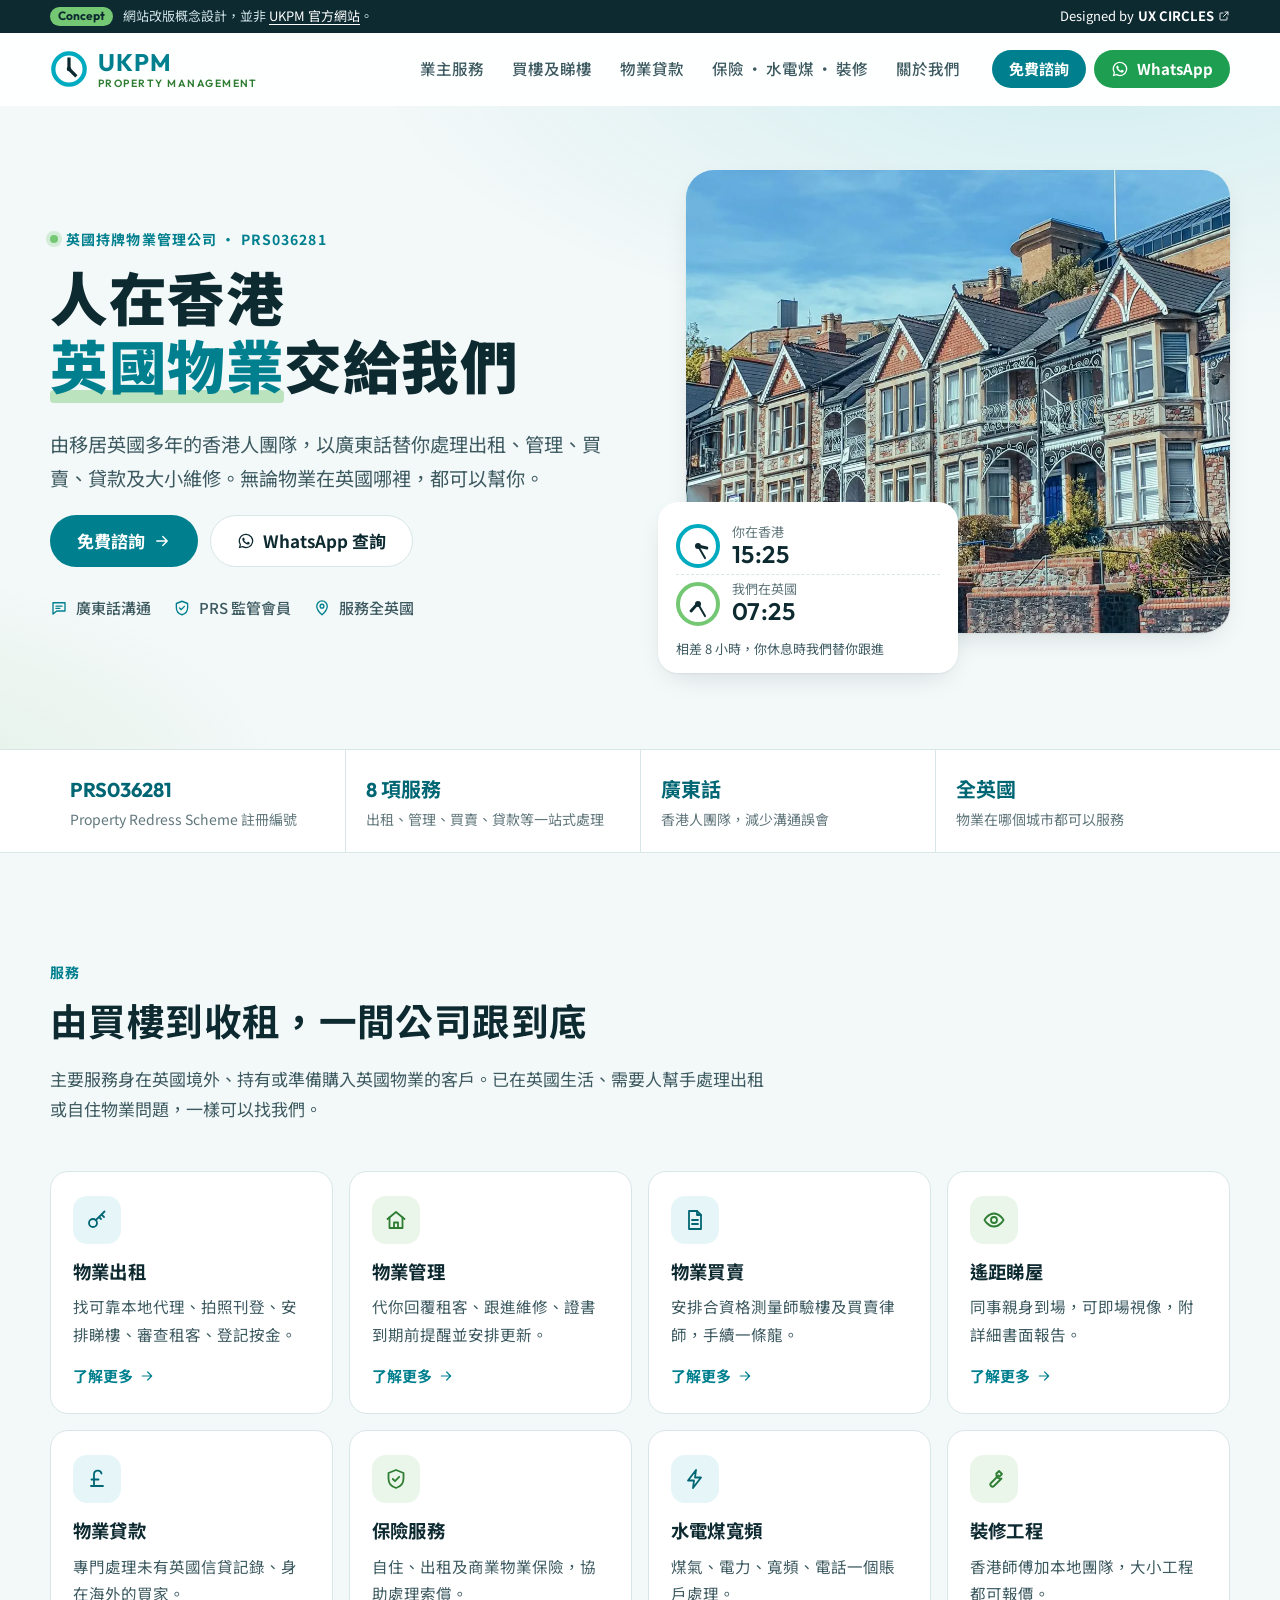
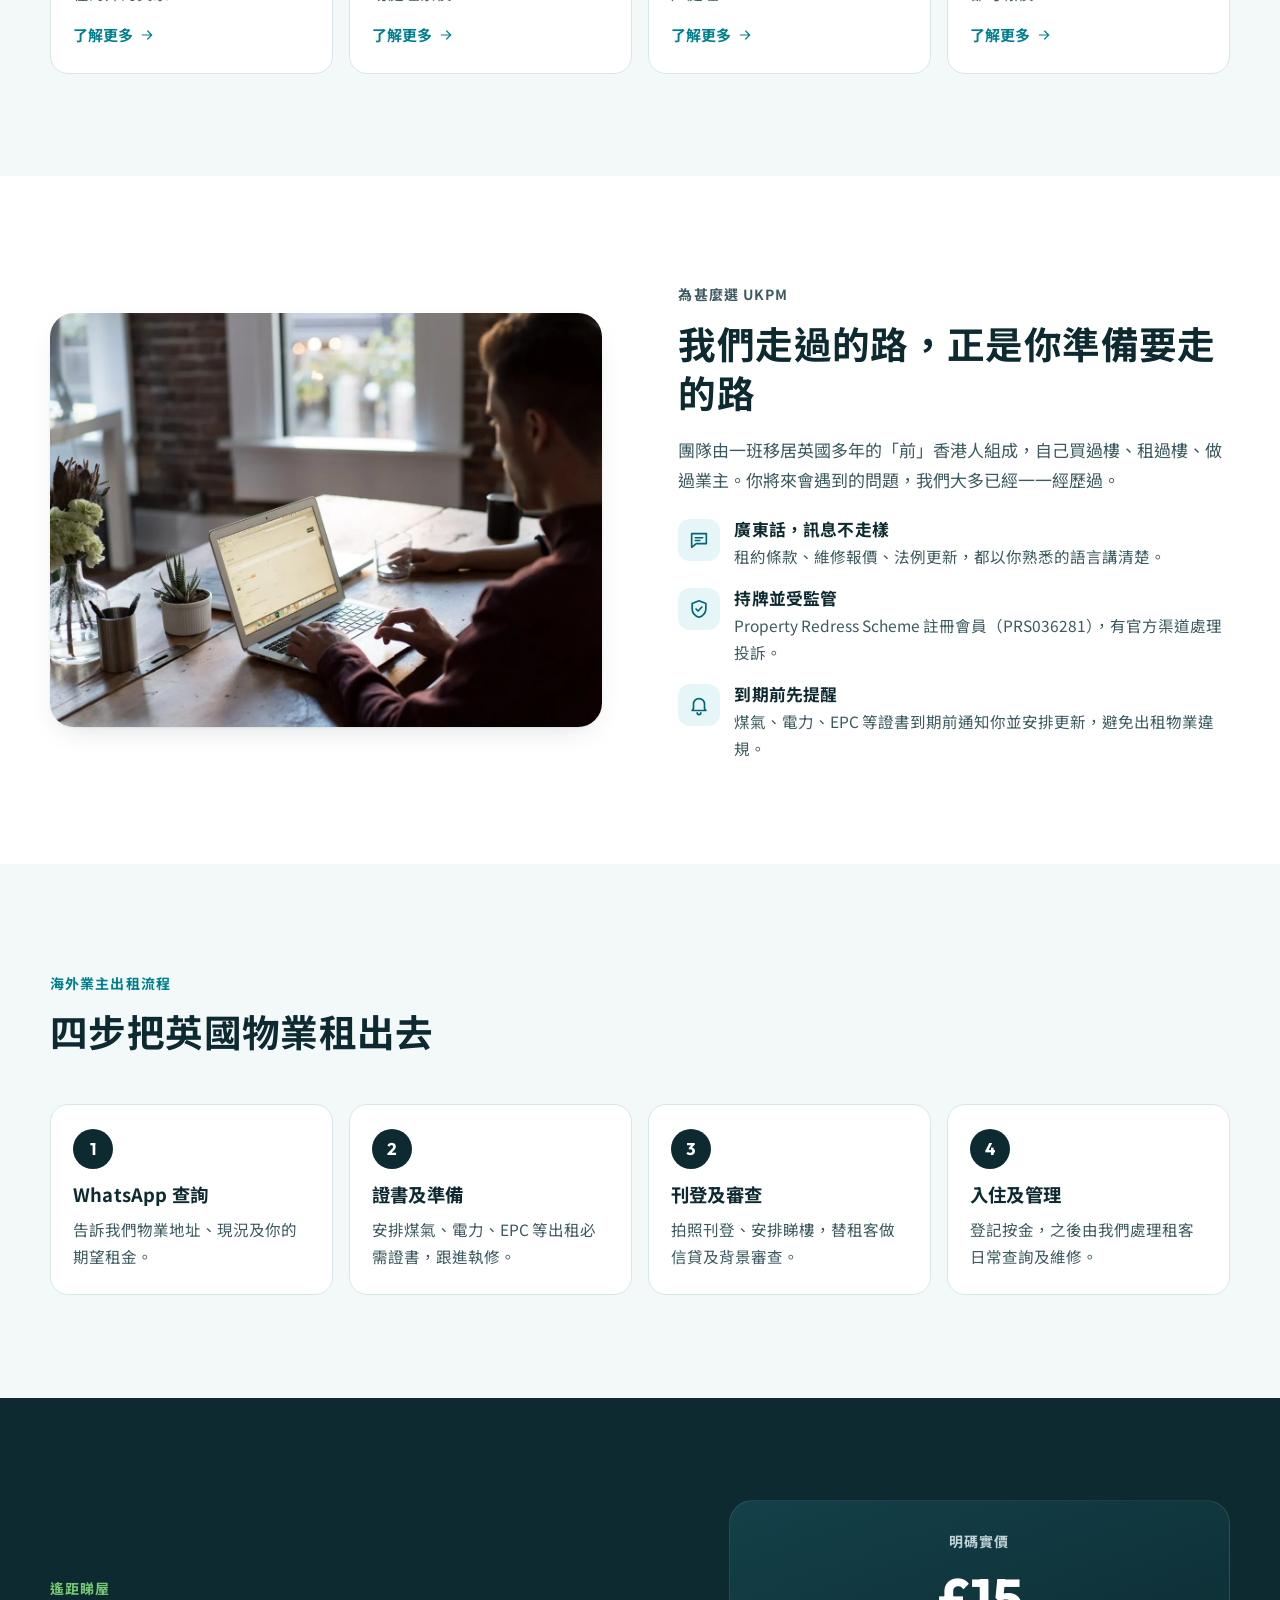
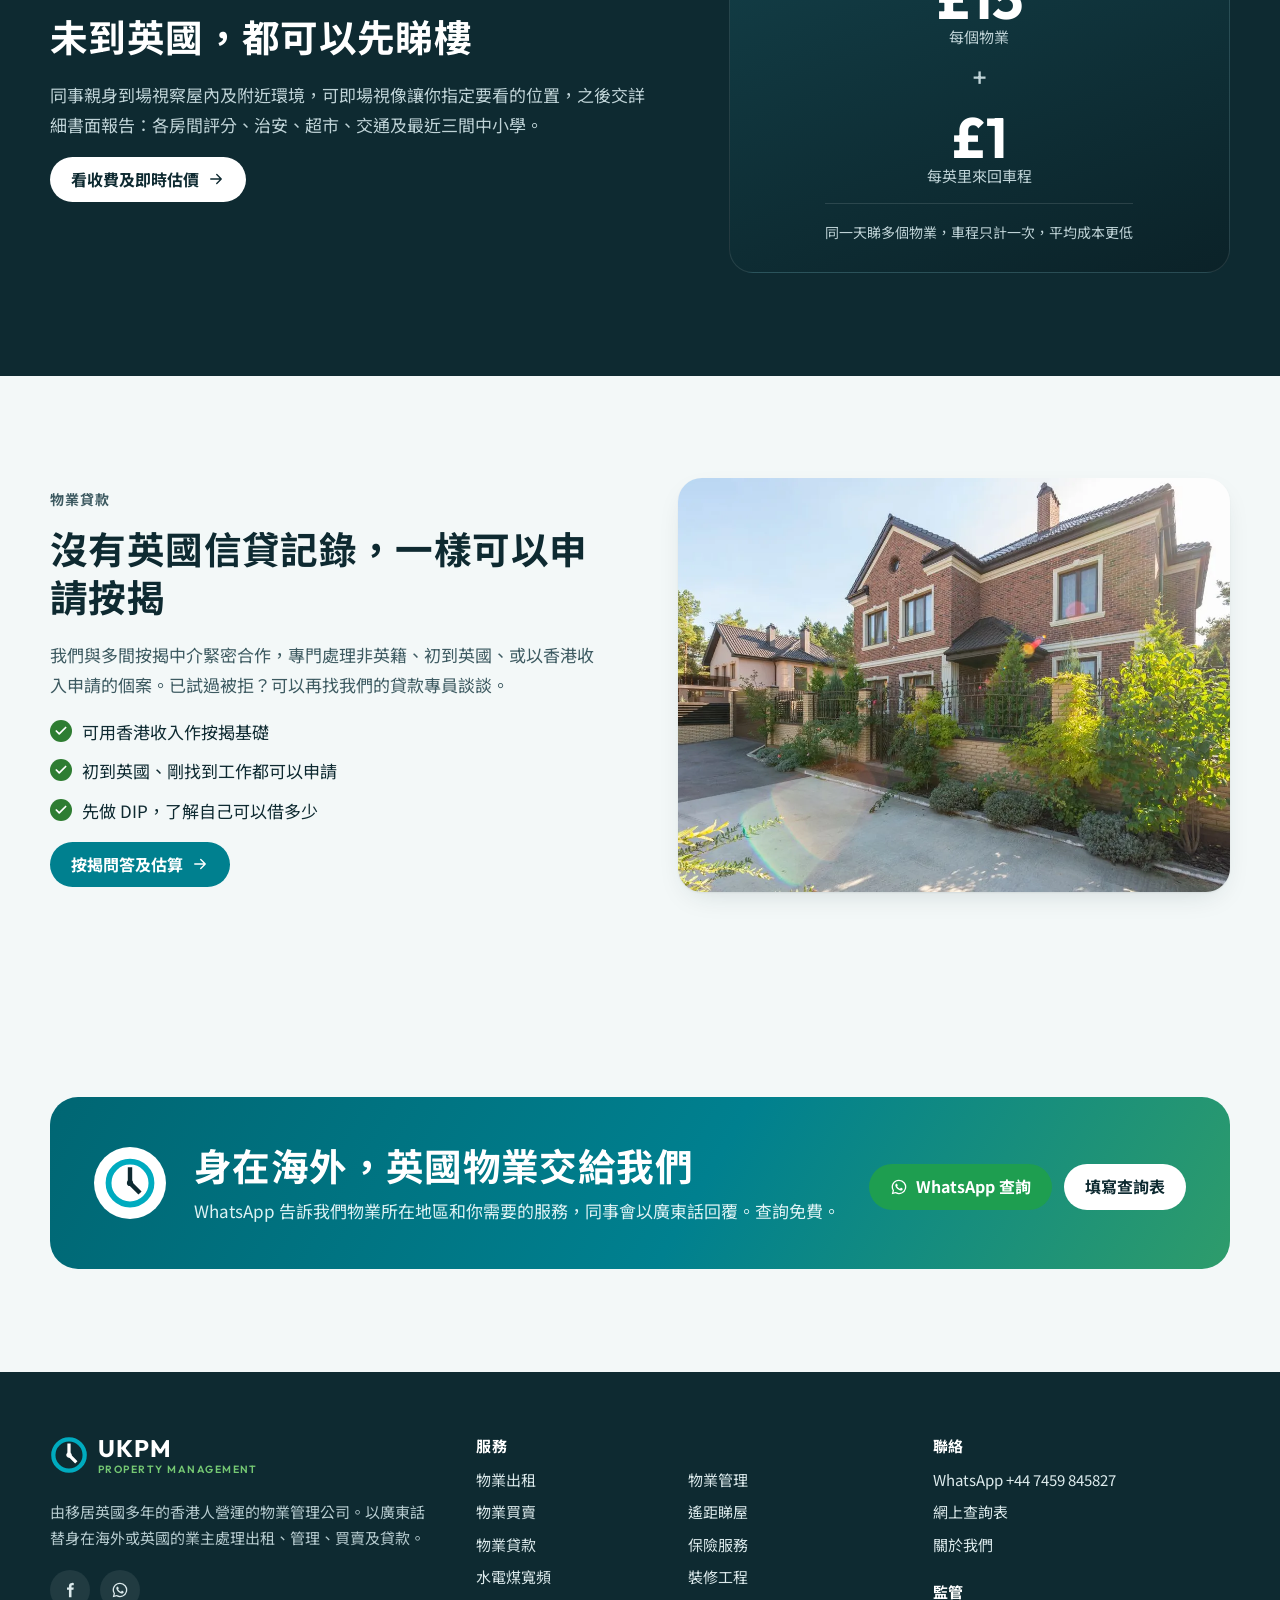
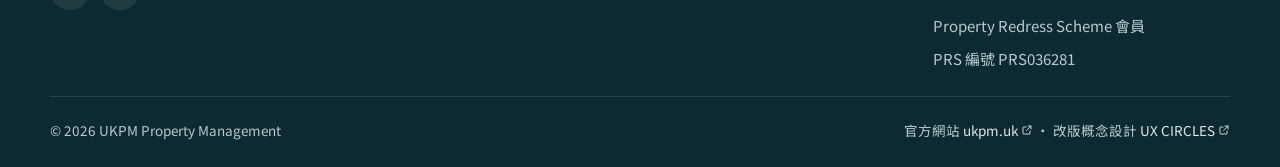
==== index.html @ 6d714260 "Redesign UKPM Property Management as a static concept site - 7 pages generated from _build/build.py " ====
<!doctype html>
<html lang="zh-Hant-HK" class="no-js">
<head>
  <meta charset="utf-8">
  <meta name="viewport" content="width=device-width, initial-scale=1">
  <title>UKPM Property Management｜英國物業出租、管理、買賣及貸款</title>
  <meta name="description" content="香港人團隊以廣東話替海外業主處理英國物業出租、管理、買賣、按揭、保險及裝修。Property Redress Scheme 會員 PRS036281。">
  <meta name="robots" content="noindex, nofollow">
  <meta name="theme-color" content="#F3F8F8">
  <link rel="canonical" href="https://uxcircles.github.io/ukpm/">
  <link rel="icon" href="assets/img/favicon.svg" type="image/svg+xml">
  <link rel="apple-touch-icon" href="assets/img/apple-touch-icon.png">
  <meta property="og:type" content="website">
  <meta property="og:site_name" content="UKPM Property Management">
  <meta property="og:title" content="UKPM Property Management｜英國物業出租、管理、買賣及貸款">
  <meta property="og:description" content="香港人團隊以廣東話替海外業主處理英國物業出租、管理、買賣、按揭、保險及裝修。Property Redress Scheme 會員 PRS036281。">
  <meta property="og:url" content="https://uxcircles.github.io/ukpm/">
  <meta property="og:image" content="https://uxcircles.github.io/ukpm/assets/img/hero.webp">
  <link rel="preload" as="image" href="assets/img/hero.webp" fetchpriority="high">
  <link rel="preconnect" href="https://fonts.googleapis.com">
  <link rel="preconnect" href="https://fonts.gstatic.com" crossorigin>
  <link href="https://fonts.googleapis.com/css2?family=Noto+Sans+TC:wght@400;500;700;900&family=Outfit:wght@500;600;700&display=swap" rel="stylesheet">
  <link rel="stylesheet" href="assets/css/style.css?v=1">
  <script>document.documentElement.classList.replace('no-js','js')</script>
</head>
<body>
  <a class="skip" href="#main">跳到主要內容</a>
  <svg width="0" height="0" style="position:absolute" aria-hidden="true">
  <symbol id="i-check" viewBox="0 0 24 24"><path d="M20 6 9 17l-5-5"/></symbol>
  <symbol id="i-arrow" viewBox="0 0 24 24"><path d="M5 12h14M13 6l6 6-6 6"/></symbol>
  <symbol id="i-phone" viewBox="0 0 24 24"><path d="M5 4h3.5l1.8 4.5-2.3 1.4a11 11 0 0 0 6.1 6.1l1.4-2.3L20 15.5V19a1.5 1.5 0 0 1-1.6 1.5A16.5 16.5 0 0 1 3.5 5.6 1.5 1.5 0 0 1 5 4Z"/></symbol>
  <symbol id="i-wa" viewBox="0 0 24 24"><path d="M12 2.2A9.7 9.7 0 0 0 3.6 16.8L2.3 21.7l5-1.3A9.7 9.7 0 1 0 12 2.2Zm0 17.7a8 8 0 0 1-4.1-1.1l-.3-.2-3 .8.8-2.9-.2-.3A8 8 0 1 1 12 19.9Zm4.4-6c-.2-.1-1.4-.7-1.7-.8-.2-.1-.4-.1-.5.1l-.8 1c-.1.2-.3.2-.5.1a6.6 6.6 0 0 1-3.3-2.9c-.2-.4.2-.4.7-1.3.1-.2 0-.3 0-.4l-.8-1.8c-.2-.5-.4-.4-.5-.4h-.5a.9.9 0 0 0-.6.3 2.7 2.7 0 0 0-.8 2c0 1.2.9 2.3 1 2.5.1.2 1.7 2.6 4.1 3.7 1.5.7 2.1.7 2.9.6.5-.1 1.4-.6 1.6-1.1.2-.6.2-1 .1-1.1l-.4-.3Z"/></symbol>
  <symbol id="i-ext" viewBox="0 0 24 24"><path d="M14 4h6v6M20 4l-9 9M18 14v5a1 1 0 0 1-1 1H5a1 1 0 0 1-1-1V7a1 1 0 0 1 1-1h5"/></symbol>
  <symbol id="i-shield" viewBox="0 0 24 24"><path d="M12 3 4.5 6v5.5c0 4.6 3.2 8.2 7.5 9.5 4.3-1.3 7.5-4.9 7.5-9.5V6L12 3Z"/><path d="m8.8 12 2.2 2.2 4.2-4.4"/></symbol>
  <symbol id="i-pin" viewBox="0 0 24 24"><path d="M12 21s-7-6.2-7-11.5a7 7 0 0 1 14 0C19 14.8 12 21 12 21Z"/><circle cx="12" cy="9.5" r="2.5"/></symbol>
  <symbol id="i-home" viewBox="0 0 24 24"><path d="M3.5 11 12 4l8.5 7"/><path d="M5.5 9.5V20h13V9.5"/><path d="M10 20v-5.5h4V20"/></symbol>
  <symbol id="i-key" viewBox="0 0 24 24"><circle cx="8" cy="15" r="4"/><path d="m10.8 12.2 8.7-8.7M16.5 6.5l2.5 2.5M14 9l2 2"/></symbol>
  <symbol id="i-clock" viewBox="0 0 24 24"><circle cx="12" cy="12" r="9"/><path d="M12 7v5l3 2"/></symbol>
  <symbol id="i-chat" viewBox="0 0 24 24"><path d="M4 5h16v11H9l-5 4V5Z"/><path d="M8 9.5h8M8 12.5h5"/></symbol>
  <symbol id="i-pound" viewBox="0 0 24 24"><path d="M16.5 6.5A3.8 3.8 0 0 0 9 7.5V19M6 19h12M6.5 12.5h7"/></symbol>
  <symbol id="i-tool" viewBox="0 0 24 24"><path d="M14.5 6.5a4 4 0 0 0 5 5L12 19a2.1 2.1 0 0 1-3-3l7.5-7.5"/><path d="M14.5 6.5 17 4l3 3-2.5 2.5"/></symbol>
  <symbol id="i-doc" viewBox="0 0 24 24"><path d="M6 3h8l4 4v14H6V3Z"/><path d="M14 3v4h4M9 12h6M9 16h6"/></symbol>
  <symbol id="i-eye" viewBox="0 0 24 24"><path d="M2.5 12S6 5.5 12 5.5 21.5 12 21.5 12 18 18.5 12 18.5 2.5 12 2.5 12Z"/><circle cx="12" cy="12" r="3"/></symbol>
  <symbol id="i-users" viewBox="0 0 24 24"><circle cx="9" cy="8" r="3.5"/><path d="M2.5 20a6.5 6.5 0 0 1 13 0"/><path d="M16 4.6a3.5 3.5 0 0 1 0 6.8M18.5 14a6.5 6.5 0 0 1 3 6"/></symbol>
  <symbol id="i-bolt" viewBox="0 0 24 24"><path d="M13 3 5 13.5h6L10 21l8-10.5h-6L13 3Z"/></symbol>
  <symbol id="i-video" viewBox="0 0 24 24"><rect x="3" y="6" width="13" height="12" rx="2"/><path d="m16 10.5 5-3v9l-5-3"/></symbol>
  <symbol id="i-bell" viewBox="0 0 24 24"><path d="M6 16V11a6 6 0 0 1 12 0v5l1.5 2h-15L6 16Z"/><path d="M10 20.5a2 2 0 0 0 4 0"/></symbol>
  <symbol id="i-download" viewBox="0 0 24 24"><path d="M12 4v11M7 10.5l5 5 5-5M5 20h14"/></symbol>
  <symbol id="i-fb" viewBox="0 0 24 24"><path d="M14 8.5V6.8c0-.8.2-1.3 1.4-1.3H17V2.6A21 21 0 0 0 14.6 2.5C12.2 2.5 10.6 4 10.6 6.6v1.9H8v3.2h2.6V21.5H14v-9.8h2.6l.4-3.2H14Z"/></symbol>
</svg>
  <div class="concept-bar" role="note">
    <div class="wrap concept-inner">
      <p><span class="concept-tag">Concept</span><span class="concept-long">網站改版概念設計，並非 <a href="https://ukpm.uk/" target="_blank" rel="noopener">UKPM 官方網站</a>。</span></p>
      <a href="https://ux-circles.com/web" target="_blank" rel="noopener">Designed by <strong>UX CIRCLES</strong> <svg class="icon" aria-hidden="true"><use href="#i-ext"/></svg></a>
    </div>
  </div>
  <header class="site-header">
    <div class="wrap header-inner">
      <a class="brand" href="index.html" aria-label="UKPM Property Management 主頁">
        <svg class="brand-mark" viewBox="0 0 40 40" aria-hidden="true"><circle cx="20" cy="20" r="16.5" fill="none" stroke="currentColor" stroke-width="4.5"/><path d="M20 9.5V20l6.5 6.5" fill="none" stroke="var(--ink)" stroke-width="3.4" stroke-linecap="square"/><circle cx="20" cy="20" r="2.4" fill="var(--ink)"/></svg>
        <span class="brand-word"><span class="brand-name">UKPM</span><span class="brand-tag">Property Management</span></span>
      </a>
      <nav class="nav" id="site-nav" aria-label="主選單" data-nav>
        <ul class="nav-list">
          <li><a href="landlords.html">業主服務</a></li>
          <li><a href="buying.html">買樓及睇樓</a></li>
          <li><a href="mortgage.html">物業貸款</a></li>
          <li><a href="home-services.html">保險 · 水電煤 · 裝修</a></li>
          <li><a href="about.html">關於我們</a></li>
        </ul>
        <div class="nav-extra">
          <a class="btn btn-wa" href="https://wa.me/447459845827" target="_blank" rel="noopener"><svg class="icon icon-fill" aria-hidden="true"><use href="#i-wa"/></svg>WhatsApp 查詢</a>
          <a class="btn btn-ghost" href="tel:+447459845827"><svg class="icon" aria-hidden="true"><use href="#i-phone"/></svg>+44 7459 845827</a>
        </div>
      </nav>
      <div class="header-cta">
        <a class="btn btn-primary btn-sm hide-sm" href="contact.html">免費諮詢</a>
        <a class="btn btn-wa btn-sm" href="https://wa.me/447459845827" target="_blank" rel="noopener"><svg class="icon icon-fill" aria-hidden="true"><use href="#i-wa"/></svg><span>WhatsApp</span></a>
        <button class="burger" type="button" aria-expanded="false" aria-controls="site-nav" aria-label="開啟選單" data-open="開啟選單" data-close="關閉選單"><span></span><span></span><span></span></button>
      </div>
    </div>
  </header>

  <main id="main">
    <section class="hero">
      <div class="wrap hero-grid">
        <div class="hero-copy">
          <p class="eyebrow"><span class="dot"></span>英國持牌物業管理公司 · PRS036281</p>
          <h1>人在香港<br><span class="hl">英國物業</span>交給我們</h1>
          <p class="lead">由移居英國多年的香港人團隊，以廣東話替你處理出租、管理、買賣、貸款及大小維修。無論物業在英國哪裡，都可以幫你。</p>
          <div class="btn-row">
            <a class="btn btn-primary btn-lg" href="contact.html">免費諮詢 <svg class="icon" aria-hidden="true"><use href="#i-arrow"/></svg></a>
            <a class="btn btn-ghost btn-lg" href="https://wa.me/447459845827" target="_blank" rel="noopener"><svg class="icon icon-fill" aria-hidden="true"><use href="#i-wa"/></svg>WhatsApp 查詢</a>
          </div>
          <ul class="hero-points">
            <li><svg class="icon" aria-hidden="true"><use href="#i-chat"/></svg>廣東話溝通</li>
            <li><svg class="icon" aria-hidden="true"><use href="#i-shield"/></svg>PRS 監管會員</li>
            <li><svg class="icon" aria-hidden="true"><use href="#i-pin"/></svg>服務全英國</li>
          </ul>
        </div>
        <div class="hero-visual">
          <figure class="hero-photo"><img src="assets/img/hero.webp" alt="英國一排紅磚維多利亞式排屋" width="1200" height="900" fetchpriority="high"></figure>
          <div class="clocks" data-clocks aria-label="香港及英國現在時間">
            <div class="clock-row">
              <span class="clock-face" data-tz="Asia/Hong_Kong" aria-hidden="true"><i class="h"></i><i class="m"></i></span>
              <span class="clock-txt"><small>你在香港</small><strong data-time="Asia/Hong_Kong">--:--</strong></span>
            </div>
            <div class="clock-row is-uk">
              <span class="clock-face" data-tz="Europe/London" aria-hidden="true"><i class="h"></i><i class="m"></i></span>
              <span class="clock-txt"><small>我們在英國</small><strong data-time="Europe/London">--:--</strong></span>
            </div>
            <p class="clock-note">相差 <span data-diff>8</span> 小時，你休息時我們替你跟進</p>
          </div>
        </div>
      </div>
    </section>

    <section class="trust">
      <div class="wrap trust-grid">
        <div><strong>PRS036281</strong><span>Property Redress Scheme 註冊編號</span></div>
        <div><strong>8 項服務</strong><span>出租、管理、買賣、貸款等一站式處理</span></div>
        <div><strong>廣東話</strong><span>香港人團隊，減少溝通誤會</span></div>
        <div><strong>全英國</strong><span>物業在哪個城市都可以服務</span></div>
      </div>
    </section>

    <section class="section" id="services">
      <div class="wrap">
        <div class="section-head">
          <p class="eyebrow">服務</p>
          <h2>由買樓到收租，一間公司跟到底</h2>
          <p>主要服務身在英國境外、持有或準備購入英國物業的客戶。已在英國生活、需要人幫手處理出租或自住物業問題，一樣可以找我們。</p>
        </div>
        <div class="svc-grid">
          <a class="svc-card reveal" href="landlords.html#rental">
            <span class="svc-icon"><svg class="icon" aria-hidden="true"><use href="#i-key"/></svg></span>
            <h3>物業出租</h3>
            <p>找可靠本地代理、拍照刊登、安排睇樓、審查租客、登記按金。</p>
            <span class="svc-more">了解更多 <svg class="icon" aria-hidden="true"><use href="#i-arrow"/></svg></span>
          </a>
          <a class="svc-card reveal" href="landlords.html#management">
            <span class="svc-icon"><svg class="icon" aria-hidden="true"><use href="#i-home"/></svg></span>
            <h3>物業管理</h3>
            <p>代你回覆租客、跟進維修、證書到期前提醒並安排更新。</p>
            <span class="svc-more">了解更多 <svg class="icon" aria-hidden="true"><use href="#i-arrow"/></svg></span>
          </a>
          <a class="svc-card reveal" href="buying.html#buy">
            <span class="svc-icon"><svg class="icon" aria-hidden="true"><use href="#i-doc"/></svg></span>
            <h3>物業買賣</h3>
            <p>安排合資格測量師驗樓及買賣律師，手續一條龍。</p>
            <span class="svc-more">了解更多 <svg class="icon" aria-hidden="true"><use href="#i-arrow"/></svg></span>
          </a>
          <a class="svc-card reveal" href="buying.html#viewing">
            <span class="svc-icon"><svg class="icon" aria-hidden="true"><use href="#i-eye"/></svg></span>
            <h3>遙距睇屋</h3>
            <p>同事親身到場，可即場視像，附詳細書面報告。</p>
            <span class="svc-more">了解更多 <svg class="icon" aria-hidden="true"><use href="#i-arrow"/></svg></span>
          </a>
          <a class="svc-card reveal" href="mortgage.html">
            <span class="svc-icon"><svg class="icon" aria-hidden="true"><use href="#i-pound"/></svg></span>
            <h3>物業貸款</h3>
            <p>專門處理未有英國信貸記錄、身在海外的買家。</p>
            <span class="svc-more">了解更多 <svg class="icon" aria-hidden="true"><use href="#i-arrow"/></svg></span>
          </a>
          <a class="svc-card reveal" href="home-services.html#insurance">
            <span class="svc-icon"><svg class="icon" aria-hidden="true"><use href="#i-shield"/></svg></span>
            <h3>保險服務</h3>
            <p>自住、出租及商業物業保險，協助處理索償。</p>
            <span class="svc-more">了解更多 <svg class="icon" aria-hidden="true"><use href="#i-arrow"/></svg></span>
          </a>
          <a class="svc-card reveal" href="home-services.html#utilities">
            <span class="svc-icon"><svg class="icon" aria-hidden="true"><use href="#i-bolt"/></svg></span>
            <h3>水電煤寬頻</h3>
            <p>煤氣、電力、寬頻、電話一個賬戶處理。</p>
            <span class="svc-more">了解更多 <svg class="icon" aria-hidden="true"><use href="#i-arrow"/></svg></span>
          </a>
          <a class="svc-card reveal" href="home-services.html#renovation">
            <span class="svc-icon"><svg class="icon" aria-hidden="true"><use href="#i-tool"/></svg></span>
            <h3>裝修工程</h3>
            <p>香港師傅加本地團隊，大小工程都可報價。</p>
            <span class="svc-more">了解更多 <svg class="icon" aria-hidden="true"><use href="#i-arrow"/></svg></span>
          </a>
        </div>
      </div>
    </section>

    <section class="section section-tint">
      <div class="wrap split">
        <figure class="split-media reveal"><img src="assets/img/remote.webp" alt="在家用手提電腦處理事務" width="1200" height="900" loading="lazy"></figure>
        <div class="split-copy reveal">
          <p class="eyebrow">為甚麼選 UKPM</p>
          <h2>我們走過的路，正是你準備要走的路</h2>
          <p>團隊由一班移居英國多年的「前」香港人組成，自己買過樓、租過樓、做過業主。你將來會遇到的問題，我們大多已經一一經歷過。</p>
          <ul class="why">
            <li><svg class="icon" aria-hidden="true"><use href="#i-chat"/></svg><div><h3>廣東話，訊息不走樣</h3><p>租約條款、維修報價、法例更新，都以你熟悉的語言講清楚。</p></div></li>
            <li><svg class="icon" aria-hidden="true"><use href="#i-shield"/></svg><div><h3>持牌並受監管</h3><p>Property Redress Scheme 註冊會員（PRS036281），有官方渠道處理投訴。</p></div></li>
            <li><svg class="icon" aria-hidden="true"><use href="#i-bell"/></svg><div><h3>到期前先提醒</h3><p>煤氣、電力、EPC 等證書到期前通知你並安排更新，避免出租物業違規。</p></div></li>
          </ul>
        </div>
      </div>
    </section>

    <section class="section">
      <div class="wrap">
        <div class="section-head">
          <p class="eyebrow">海外業主出租流程</p>
          <h2>四步把英國物業租出去</h2>
        </div>
        <ol class="steps">
          <li class="reveal"><span class="step-n">1</span><h3>WhatsApp 查詢</h3><p>告訴我們物業地址、現況及你的期望租金。</p></li>
          <li class="reveal"><span class="step-n">2</span><h3>證書及準備</h3><p>安排煤氣、電力、EPC 等出租必需證書，跟進執修。</p></li>
          <li class="reveal"><span class="step-n">3</span><h3>刊登及審查</h3><p>拍照刊登、安排睇樓，替租客做信貸及背景審查。</p></li>
          <li class="reveal"><span class="step-n">4</span><h3>入住及管理</h3><p>登記按金，之後由我們處理租客日常查詢及維修。</p></li>
        </ol>
      </div>
    </section>

    <section class="section section-ink">
      <div class="wrap feature">
        <div class="reveal">
          <p class="eyebrow">遙距睇屋</p>
          <h2>未到英國，都可以先睇樓</h2>
          <p>同事親身到場視察屋內及附近環境，可即場視像讓你指定要看的位置，之後交詳細書面報告：各房間評分、治安、超市、交通及最近三間中小學。</p>
          <a class="btn btn-light" href="buying.html#viewing">看收費及即時估價 <svg class="icon" aria-hidden="true"><use href="#i-arrow"/></svg></a>
        </div>
        <div class="price-card reveal">
          <p class="price-label">明碼實價</p>
          <p class="price"><span>£15</span><small>每個物業</small></p>
          <p class="price-plus">+</p>
          <p class="price"><span>£1</span><small>每英里來回車程</small></p>
          <p class="price-note">同一天睇多個物業，車程只計一次，平均成本更低</p>
        </div>
      </div>
    </section>

    <section class="section">
      <div class="wrap split split-rev">
        <div class="split-copy reveal">
          <p class="eyebrow">物業貸款</p>
          <h2>沒有英國信貸記錄，一樣可以申請按揭</h2>
          <p>我們與多間按揭中介緊密合作，專門處理非英籍、初到英國、或以香港收入申請的個案。已試過被拒？可以再找我們的貸款專員談談。</p>
          <ul class="checks"><li><svg class="icon" aria-hidden="true"><use href="#i-check"/></svg><span>可用香港收入作按揭基礎</span></li><li><svg class="icon" aria-hidden="true"><use href="#i-check"/></svg><span>初到英國、剛找到工作都可以申請</span></li><li><svg class="icon" aria-hidden="true"><use href="#i-check"/></svg><span>先做 DIP，了解自己可以借多少</span></li></ul>
          <div class="btn-row"><a class="btn btn-primary" href="mortgage.html">按揭問答及估算 <svg class="icon" aria-hidden="true"><use href="#i-arrow"/></svg></a></div>
        </div>
        <figure class="split-media reveal"><img src="assets/img/buy.webp" alt="英國紅磚獨立屋及前花園" width="1068" height="801" loading="lazy"></figure>
      </div>
    </section>

    <section class="section">
      <div class="wrap">
        <div class="cta-band reveal">
          <div class="cta-clock" aria-hidden="true"><svg class="brand-mark" viewBox="0 0 40 40" aria-hidden="true"><circle cx="20" cy="20" r="16.5" fill="none" stroke="currentColor" stroke-width="4.5"/><path d="M20 9.5V20l6.5 6.5" fill="none" stroke="var(--ink)" stroke-width="3.4" stroke-linecap="square"/><circle cx="20" cy="20" r="2.4" fill="var(--ink)"/></svg></div>
          <div>
            <h2>身在海外，英國物業交給我們</h2>
            <p>WhatsApp 告訴我們物業所在地區和你需要的服務，同事會以廣東話回覆。查詢免費。</p>
          </div>
          <div class="btn-row">
            <a class="btn btn-wa" href="https://wa.me/447459845827" target="_blank" rel="noopener"><svg class="icon icon-fill" aria-hidden="true"><use href="#i-wa"/></svg>WhatsApp 查詢</a>
            <a class="btn btn-light" href="contact.html">填寫查詢表</a>
          </div>
        </div>
      </div>
    </section>
  </main>

  <footer class="site-footer">
    <div class="wrap">
      <div class="footer-grid">
        <div class="footer-about">
          <a class="brand" href="index.html" aria-label="UKPM Property Management 主頁">
        <svg class="brand-mark" viewBox="0 0 40 40" aria-hidden="true"><circle cx="20" cy="20" r="16.5" fill="none" stroke="currentColor" stroke-width="4.5"/><path d="M20 9.5V20l6.5 6.5" fill="none" stroke="var(--ink)" stroke-width="3.4" stroke-linecap="square"/><circle cx="20" cy="20" r="2.4" fill="var(--ink)"/></svg>
        <span class="brand-word"><span class="brand-name">UKPM</span><span class="brand-tag">Property Management</span></span>
      </a>
          <p>由移居英國多年的香港人營運的物業管理公司。以廣東話替身在海外或英國的業主處理出租、管理、買賣及貸款。</p>
          <div class="social"><a href="https://www.facebook.com/Online-Property-Management-105652351804203" target="_blank" rel="noopener" aria-label="UKPM Facebook"><svg class="icon icon-fill" aria-hidden="true"><use href="#i-fb"/></svg></a><a href="https://wa.me/447459845827" target="_blank" rel="noopener" aria-label="WhatsApp"><svg class="icon icon-fill" aria-hidden="true"><use href="#i-wa"/></svg></a></div>
        </div>
        <div>
          <h4>服務</h4>
          <ul class="footer-cols">
            <li><a href="landlords.html#rental">物業出租</a></li>
            <li><a href="landlords.html#management">物業管理</a></li>
            <li><a href="buying.html#buy">物業買賣</a></li>
            <li><a href="buying.html#viewing">遙距睇屋</a></li>
            <li><a href="mortgage.html">物業貸款</a></li>
            <li><a href="home-services.html#insurance">保險服務</a></li>
            <li><a href="home-services.html#utilities">水電煤寬頻</a></li>
            <li><a href="home-services.html#renovation">裝修工程</a></li>
          </ul>
        </div>
        <div>
          <h4>聯絡</h4>
          <ul>
            <li><a href="https://wa.me/447459845827" target="_blank" rel="noopener">WhatsApp +44 7459 845827</a></li>
            <li><a href="contact.html">網上查詢表</a></li>
            <li><a href="about.html">關於我們</a></li>
          </ul>
          <h4>監管</h4>
          <ul>
            <li>Property Redress Scheme 會員</li>
            <li>PRS 編號 PRS036281</li>
          </ul>
        </div>
      </div>
      <div class="footer-bottom">
        <p>© <span data-year>2026</span> UKPM Property Management</p>
        <p>官方網站 <a href="https://ukpm.uk/" target="_blank" rel="noopener">ukpm.uk <svg class="icon" aria-hidden="true"><use href="#i-ext"/></svg></a> · 改版概念設計 <a href="https://ux-circles.com/web" target="_blank" rel="noopener">UX CIRCLES <svg class="icon" aria-hidden="true"><use href="#i-ext"/></svg></a></p>
      </div>
    </div>
  </footer>

  <nav class="action-bar" aria-label="快速聯絡">
    <a class="is-wa" href="https://wa.me/447459845827" target="_blank" rel="noopener"><svg class="icon icon-fill" aria-hidden="true"><use href="#i-wa"/></svg>WhatsApp</a>
    <a href="tel:+447459845827"><svg class="icon" aria-hidden="true"><use href="#i-phone"/></svg>致電</a>
    <a href="contact.html"><svg class="icon" aria-hidden="true"><use href="#i-chat"/></svg>查詢表</a>
  </nav>
  <script src="assets/js/main.js?v=1" defer></script>
</body>
</html>
---- assets/css/style.css ----
/* UKPM Property Management — concept redesign
   Brand: teal clock + fresh green from the UKPM logo */
:root {
  --teal: #00ABBF;          /* logo teal, decorative */
  --teal-600: #00808F;      /* buttons / links on white (AA) */
  --teal-700: #006673;
  --teal-50: #E6F6F8;
  --green: #75C873;         /* logo green, decorative */
  --green-700: #2E7D32;
  --ink: #0E2A31;
  --ink-2: #3D5A61;
  --muted: #61777C;
  --line: #D9E6E8;
  --bg: #F3F8F8;
  --paper: #FFFFFF;
  --wa: #1E9E50;
  --wa-700: #157A3D;
  --radius: 18px;
  --radius-sm: 12px;
  --shadow: 0 1px 2px rgba(14, 42, 49, .06), 0 10px 30px -12px rgba(14, 42, 49, .18);
  --font: "Noto Sans TC", "PingFang TC", "Microsoft JhengHei", system-ui, sans-serif;
  --latin: "Outfit", var(--font);
  --wrap: 1180px;
}

*, *::before, *::after { box-sizing: border-box; }
html { -webkit-text-size-adjust: 100%; scroll-behavior: smooth; scroll-padding-top: 96px; }
@media (prefers-reduced-motion: reduce) { html { scroll-behavior: auto; } *, *::before, *::after { animation: none !important; transition: none !important; } }
body { overflow-x: clip; margin: 0; font-family: var(--font); color: var(--ink); background: var(--bg); line-height: 1.75; font-size: 17px; }
img { max-width: 100%; height: auto; display: block; }
a { color: var(--teal-600); text-underline-offset: 3px; }
a:hover { color: var(--teal-700); }
h1, h2, h3, h4 { line-height: 1.3; margin: 0 0 .5em; letter-spacing: .01em; }
h1 { font-size: clamp(2.1rem, 1.4rem + 3vw, 3.6rem); font-weight: 900; line-height: 1.18; }
h2 { font-size: clamp(1.6rem, 1.2rem + 1.5vw, 2.35rem); font-weight: 700; }
h3 { font-size: 1.15rem; font-weight: 700; }
p { margin: 0 0 1em; }
:focus-visible { outline: 3px solid var(--teal); outline-offset: 2px; border-radius: 6px; }

.wrap { width: min(100% - 32px, var(--wrap)); margin-inline: auto; }
.skip { position: absolute; left: -999px; top: 8px; z-index: 100; background: var(--ink); color: #fff; padding: 8px 14px; border-radius: 8px; }
.skip:focus { left: 8px; }

.icon { width: 1.2em; height: 1.2em; flex: none; fill: none; stroke: currentColor; stroke-width: 1.8; stroke-linecap: round; stroke-linejoin: round; }
.icon-fill { fill: currentColor; stroke: none; }

/* concept bar */
.concept-bar { background: var(--ink); color: #CFE3E6; font-size: 13px; line-height: 1.4; }
.concept-inner { display: flex; justify-content: space-between; align-items: center; gap: 12px; padding-block: 7px; }
.concept-bar p { margin: 0; display: flex; align-items: center; gap: 10px; min-width: 0; }
.concept-bar a { color: #fff; text-decoration: none; white-space: nowrap; display: inline-flex; align-items: center; gap: 4px; }
.concept-bar p a { text-decoration: underline; }
.concept-bar .icon { width: 12px; height: 12px; }
.concept-tag { background: var(--green); color: var(--ink); font-weight: 700; padding: 1px 8px; border-radius: 99px; font-family: var(--latin); font-size: 12px; }
@media (max-width: 640px) { .concept-long { display: none; } }

/* header */
.site-header { position: sticky; top: 0; z-index: 50; background: rgba(255, 255, 255, .92); backdrop-filter: saturate(1.4) blur(10px); border-bottom: 1px solid transparent; transition: border-color .2s, box-shadow .2s; }
.site-header.is-scrolled { border-color: var(--line); box-shadow: 0 6px 20px -16px rgba(14, 42, 49, .5); }
.header-inner { display: flex; align-items: center; gap: 20px; min-height: 72px; }
.brand { display: inline-flex; align-items: center; gap: 10px; text-decoration: none; color: var(--ink); flex: none; }
.brand-mark { width: 38px; height: 38px; color: var(--teal); }
.brand-word { display: flex; flex-direction: column; line-height: 1; font-family: var(--latin); }
.brand-name { font-weight: 700; font-size: 24px; letter-spacing: .04em; color: var(--teal-600); }
.brand-tag { font-weight: 600; font-size: 10.5px; letter-spacing: .14em; text-transform: uppercase; color: var(--green-700); margin-top: 4px; }

.nav { margin-left: auto; }
.nav-list { list-style: none; display: flex; gap: 4px; margin: 0; padding: 0; }
.nav-list a { display: block; padding: 8px 12px; border-radius: 10px; text-decoration: none; color: var(--ink-2); font-weight: 500; font-size: 15.5px; white-space: nowrap; }
.nav-list a:hover { background: var(--teal-50); color: var(--ink); }
.nav-list a[aria-current="page"] { color: var(--teal-700); background: var(--teal-50); }
.nav-extra { display: none; }
.header-cta { display: flex; align-items: center; gap: 8px; }
.burger { display: none; width: 44px; height: 44px; border: 1px solid var(--line); background: #fff; border-radius: 12px; cursor: pointer; padding: 0; position: relative; }
.burger span { position: absolute; left: 12px; right: 12px; height: 2px; background: var(--ink); border-radius: 2px; transition: transform .2s, opacity .2s; }
.burger span:nth-child(1) { top: 15px; } .burger span:nth-child(2) { top: 21px; } .burger span:nth-child(3) { top: 27px; }
.burger[aria-expanded="true"] span:nth-child(1) { transform: translateY(6px) rotate(45deg); }
.burger[aria-expanded="true"] span:nth-child(2) { opacity: 0; }
.burger[aria-expanded="true"] span:nth-child(3) { transform: translateY(-6px) rotate(-45deg); }

@media (max-width: 1080px) {
  .site-header { backdrop-filter: none; background: #fff; }
  .burger { display: block; }
  .nav { position: fixed; inset: 0; top: 0; background: #fff; padding: 110px 24px 32px; display: flex; flex-direction: column; gap: 24px; opacity: 0; transform: translateY(-10px); transition: opacity .22s ease, transform .22s ease, visibility 0s .22s; z-index: -1; overflow-y: auto; visibility: hidden; }
  .nav.is-open { opacity: 1; transform: none; visibility: visible; transition: opacity .22s ease, transform .22s ease; }
  .nav-list { flex-direction: column; gap: 2px; }
  .nav-list a { font-size: 19px; padding: 14px 12px; border-bottom: 1px solid var(--line); border-radius: 0; }
  .nav-extra { display: grid; gap: 10px; }
}
@media (max-width: 560px) {
  .header-cta .hide-sm { display: none; }
  .header-cta .btn-wa span { display: none; }
  .header-cta .btn-wa { padding-inline: 12px; }
  .brand-name { font-size: 21px; }
  .header-inner { gap: 10px; }
  .nav { margin-left: 0; }
  .header-cta { margin-left: auto; }
  .brand-mark { width: 34px; height: 34px; }
}

/* buttons */
.btn { display: inline-flex; align-items: center; justify-content: center; gap: 8px; padding: 12px 20px; border-radius: 999px; font-weight: 700; font-size: 16px; text-decoration: none; border: 1.5px solid transparent; cursor: pointer; font-family: inherit; line-height: 1.2; transition: background .15s, color .15s, border-color .15s, transform .15s; }
.btn:active { transform: translateY(1px); }
.btn .icon { width: 18px; height: 18px; }
.btn-primary { background: var(--teal-600); color: #fff; }
.btn-primary:hover { background: var(--teal-700); color: #fff; }
.btn-wa { background: var(--wa); color: #fff; }
.btn-wa:hover { background: var(--wa-700); color: #fff; }
.btn-ghost { background: #fff; color: var(--ink); border-color: var(--line); }
.btn-ghost:hover { border-color: var(--teal-600); color: var(--teal-700); }
.btn-light { background: #fff; color: var(--ink); }
.btn-light:hover { background: var(--teal-50); color: var(--ink); }
.btn-sm { padding: 9px 16px; font-size: 15px; }
.btn-lg { padding: 15px 26px; font-size: 17px; }
.btn-block { width: 100%; }
.btn-row { display: flex; flex-wrap: wrap; gap: 12px; margin-top: 8px; }

.eyebrow { display: inline-flex; align-items: center; gap: 8px; font-size: 14px; font-weight: 700; letter-spacing: .08em; color: var(--teal-600); margin-bottom: 12px; }
.eyebrow .dot { width: 8px; height: 8px; border-radius: 50%; background: var(--green); box-shadow: 0 0 0 4px rgba(117, 200, 115, .25); }
.lead { font-size: clamp(1.05rem, 1rem + .3vw, 1.2rem); color: var(--ink-2); max-width: 36em; }
.fine { font-size: 14px; color: var(--muted); }

/* hero */
.hero { padding: clamp(32px, 5vw, 72px) 0 clamp(40px, 6vw, 88px); background: radial-gradient(1200px 500px at 85% -10%, rgba(0, 171, 191, .14), transparent 60%), radial-gradient(700px 400px at -10% 110%, rgba(117, 200, 115, .16), transparent 60%), var(--bg); overflow: hidden; }
.hero-grid { display: grid; grid-template-columns: 1.05fr 1fr; gap: clamp(28px, 5vw, 64px); align-items: center; }
.hero h1 .hl { color: var(--teal-600); position: relative; white-space: nowrap; }
.hero h1 .hl::after { content: ""; position: absolute; left: 0; right: 0; bottom: .06em; height: .22em; background: var(--green); opacity: .45; z-index: -1; border-radius: 4px; }
.hero h1 { position: relative; z-index: 0; }
.hero-points { list-style: none; padding: 0; margin: 28px 0 0; display: flex; flex-wrap: wrap; gap: 10px 22px; color: var(--ink-2); font-weight: 500; font-size: 15px; }
.hero-points li { display: inline-flex; align-items: center; gap: 8px; }
.hero-points .icon { color: var(--teal-600); }
.hero-visual { position: relative; padding-bottom: 40px; }
.hero-photo { margin: 0; border-radius: 28px; overflow: hidden; box-shadow: var(--shadow); aspect-ratio: 4 / 3.4; }
.hero-photo img { width: 100%; height: 100%; object-fit: cover; }

.clocks { position: absolute; left: -28px; bottom: 0; background: #fff; border-radius: 20px; padding: 16px 18px 12px; box-shadow: var(--shadow); width: min(300px, 86%); }
.clock-row { display: flex; align-items: center; gap: 12px; padding: 6px 0; }
.clock-row + .clock-row { border-top: 1px dashed var(--line); }
.clock-face { width: 44px; height: 44px; border-radius: 50%; border: 4px solid var(--teal); position: relative; flex: none; }
.is-uk .clock-face { border-color: var(--green); }
.clock-face i { position: absolute; left: 50%; bottom: 50%; width: 3px; margin-left: -1.5px; background: var(--ink); border-radius: 2px; transform-origin: 50% 100%; }
.clock-face .h { height: 11px; }
.clock-face .m { height: 15px; width: 2px; margin-left: -1px; }
.clock-face::after { content: ""; position: absolute; width: 6px; height: 6px; left: 50%; top: 50%; margin: -3px; border-radius: 50%; background: var(--ink); }
.clock-txt { display: flex; flex-direction: column; line-height: 1.2; }
.clock-txt small { color: var(--muted); font-size: 13px; }
.clock-txt strong { font-family: var(--latin); font-size: 24px; font-weight: 600; letter-spacing: .02em; }
.clock-note { margin: 6px 0 0; font-size: 13px; color: var(--ink-2); }

@media (max-width: 900px) {
  .hero-grid { grid-template-columns: 1fr; }
  .clocks { left: 12px; }
}

/* trust strip */
.trust { background: #fff; border-block: 1px solid var(--line); }
.trust-grid { display: grid; grid-template-columns: repeat(4, 1fr); }
.trust-grid > div { padding: 22px 20px; display: flex; flex-direction: column; gap: 2px; }
.trust-grid > div + div { border-left: 1px solid var(--line); }
.trust strong { font-family: var(--latin); font-size: 20px; color: var(--teal-700); }
.trust span { font-size: 14px; color: var(--muted); line-height: 1.5; }
@media (max-width: 760px) {
  .trust-grid { grid-template-columns: 1fr 1fr; }
  .trust-grid > div:nth-child(3) { border-left: 0; }
  .trust-grid > div:nth-child(n+3) { border-top: 1px solid var(--line); }
}

/* sections */
.section { padding: clamp(56px, 8vw, 104px) 0; }
.section-tint { background: #fff; }
.section-ink { background: var(--ink); color: #E3EEF0; }
.section-ink h2 { color: #fff; }
.section-ink .eyebrow { color: var(--green); }
.section-head { max-width: 720px; margin-bottom: clamp(28px, 4vw, 48px); }
.section-head p:last-child { color: var(--ink-2); }

/* service cards */
.svc-grid { display: grid; grid-template-columns: repeat(4, 1fr); gap: 16px; }
.svc-card { display: flex; flex-direction: column; background: #fff; border: 1px solid var(--line); border-radius: var(--radius); padding: 24px 22px; text-decoration: none; color: var(--ink); transition: transform .2s, box-shadow .2s, border-color .2s; }
.svc-card:hover { transform: translateY(-3px); box-shadow: var(--shadow); border-color: transparent; color: var(--ink); }
.svc-icon { width: 48px; height: 48px; border-radius: 14px; display: grid; place-items: center; background: var(--teal-50); color: var(--teal-700); margin-bottom: 16px; }
.svc-icon .icon { width: 24px; height: 24px; }
.svc-card:nth-child(even) .svc-icon { background: #EAF6EA; color: var(--green-700); }
.svc-card p { color: var(--ink-2); font-size: 15.5px; flex: 1; }
.svc-more { display: inline-flex; align-items: center; gap: 6px; color: var(--teal-600); font-weight: 700; font-size: 15px; }
.svc-more .icon { width: 16px; height: 16px; transition: transform .2s; }
.svc-card:hover .svc-more .icon { transform: translateX(3px); }
@media (max-width: 1000px) { .svc-grid { grid-template-columns: 1fr 1fr; } }
@media (max-width: 520px) { .svc-grid { grid-template-columns: 1fr; } .svc-card { flex-direction: row; flex-wrap: wrap; gap: 0 14px; padding: 18px; } .svc-icon { margin: 0; } .svc-card h3 { align-self: center; margin: 0; flex: 1; } .svc-card p { flex-basis: 100%; margin: 10px 0 8px; } }

/* split */
.split { display: grid; grid-template-columns: 1fr 1fr; gap: clamp(28px, 6vw, 80px); align-items: center; }
.split-even { display: grid; grid-template-columns: 1fr 1fr; gap: clamp(28px, 6vw, 72px); align-items: start; }
.split-media { margin: 0; border-radius: 24px; overflow: hidden; aspect-ratio: 4 / 3; box-shadow: var(--shadow); }
.split-media img { width: 100%; height: 100%; object-fit: cover; }
.split-copy > p { color: var(--ink-2); }
@media (max-width: 860px) { .split, .split-even { grid-template-columns: 1fr; } .split-rev .split-media { order: -1; } }

.why { list-style: none; padding: 0; margin: 24px 0 0; display: grid; gap: 18px; }
.why li { display: flex; gap: 14px; align-items: flex-start; }
.why > li > .icon { width: 42px; height: 42px; padding: 10px; border-radius: 12px; background: var(--teal-50); color: var(--teal-700); }
.why h3 { margin: 0 0 2px; font-size: 1.05rem; }
.why p { margin: 0; color: var(--ink-2); font-size: 15.5px; }

.checks { list-style: none; padding: 0; margin: 16px 0; display: grid; gap: 10px; }
.checks li { display: flex; gap: 10px; align-items: flex-start; }
.checks .icon { color: #fff; background: var(--green-700); border-radius: 50%; padding: 4px; width: 22px; height: 22px; margin-top: 3px; stroke-width: 3; }
.checks-sm { font-size: 15.5px; gap: 8px; }
.checks-sm .icon { width: 20px; height: 20px; }

/* steps */
.steps { list-style: none; padding: 0; margin: 0; display: grid; grid-template-columns: repeat(4, 1fr); gap: 16px; counter-reset: s; }
.steps-3 { grid-template-columns: repeat(3, 1fr); }
.steps li { background: #fff; border: 1px solid var(--line); border-radius: var(--radius); padding: 24px 22px; position: relative; }
.section-tint .steps li { background: var(--bg); }
.steps p { margin: 0; color: var(--ink-2); font-size: 15.5px; }
.step-n { display: grid; place-items: center; width: 40px; height: 40px; border-radius: 50%; background: var(--ink); color: #fff; font-family: var(--latin); font-weight: 700; margin-bottom: 14px; }
.step-n .icon { width: 20px; height: 20px; }
@media (max-width: 960px) { .steps, .steps-3 { grid-template-columns: 1fr 1fr; } }
@media (max-width: 560px) { .steps, .steps-3 { grid-template-columns: 1fr; } }

/* feature (viewing price) */
.feature { display: grid; grid-template-columns: 1.2fr 1fr; gap: clamp(28px, 6vw, 80px); align-items: center; }
.feature p { color: #BFD3D7; }
.price-card { background: linear-gradient(160deg, #134049, #0B2228); border: 1px solid rgba(255, 255, 255, .1); border-radius: 24px; padding: 28px; display: grid; justify-items: center; text-align: center; }
.price-label { font-size: 14px; font-weight: 700; color: var(--green); letter-spacing: .08em; }
.price { margin: 0; display: flex; flex-direction: column; align-items: center; line-height: 1.1; }
.price span { font-family: var(--latin); font-weight: 700; font-size: 56px; color: #fff; }
.price small { color: #BFD3D7; font-size: 15px; }
.price-plus { font-family: var(--latin); font-size: 28px; color: var(--teal); margin: 6px 0; }
.price-note { font-size: 14px; margin: 18px 0 0; padding-top: 16px; border-top: 1px solid rgba(255, 255, 255, .12); }
@media (max-width: 860px) { .feature { grid-template-columns: 1fr; } }

/* cta band */
.cta-band { display: grid; grid-template-columns: auto 1fr auto; gap: 28px; align-items: center; background: linear-gradient(120deg, var(--teal-700), #00808F 55%, #2E9C6B); color: #fff; border-radius: 28px; padding: clamp(28px, 4vw, 44px); }
.cta-band h2 { color: #fff; margin-bottom: 6px; }
.cta-band p { margin: 0; color: #DDF2F4; }
.cta-clock { width: 72px; height: 72px; border-radius: 50%; background: #fff; display: grid; place-items: center; }
.cta-clock .brand-mark { width: 52px; height: 52px; }
@media (max-width: 860px) { .cta-band { grid-template-columns: 1fr; } .cta-clock { display: none; } }

/* page hero */
.page-hero { padding: 24px 0 clamp(40px, 6vw, 72px); background: radial-gradient(900px 400px at 100% 0, rgba(0, 171, 191, .12), transparent 60%), var(--bg); }
.page-hero-grid { display: grid; grid-template-columns: 1fr; gap: clamp(28px, 5vw, 64px); align-items: center; margin-top: 20px; }
.has-media .page-hero-grid { grid-template-columns: 1.1fr 1fr; }
.page-hero h1 { font-size: clamp(2rem, 1.4rem + 2.4vw, 3.1rem); }
.page-hero-media { margin: 0; border-radius: 24px; overflow: hidden; aspect-ratio: 4 / 3; box-shadow: var(--shadow); }
.page-hero-media img { width: 100%; height: 100%; object-fit: cover; }
.hero-dl { margin: 18px 0 0; }
.hero-dl a { display: inline-flex; align-items: center; gap: 8px; font-weight: 700; }
@media (max-width: 860px) { .has-media .page-hero-grid { grid-template-columns: 1fr; } }

.crumbs ol { list-style: none; display: flex; flex-wrap: wrap; gap: 6px; padding: 0; margin: 0; font-size: 14px; color: var(--muted); }
.crumbs li + li::before { content: "/"; margin-right: 6px; color: var(--line); }
.crumbs a { color: var(--muted); }

.subnav { position: sticky; top: 72px; z-index: 40; background: rgba(255, 255, 255, .95); backdrop-filter: blur(8px); border-block: 1px solid var(--line); }
.subnav .wrap { display: flex; gap: 6px; overflow-x: auto; scrollbar-width: none; padding-block: 8px; }
.subnav a { flex: none; padding: 7px 14px; border-radius: 99px; text-decoration: none; color: var(--ink-2); font-weight: 500; font-size: 15px; }
.subnav a:hover { background: var(--teal-50); }
.subnav a.is-active { background: var(--ink); color: #fff; }

/* panels & grids */
.panel { background: #fff; border: 1px solid var(--line); border-radius: var(--radius); padding: clamp(22px, 3vw, 32px); }
.section-tint .panel { background: var(--bg); }
.panel-note { font-size: 15px; color: var(--ink-2); margin: 16px 0 0; padding-top: 16px; border-top: 1px solid var(--line); }
.mgmt-grid { display: grid; grid-template-columns: repeat(4, 1fr); gap: 16px; }
.mgmt { background: var(--bg); border-radius: var(--radius); padding: 24px 22px; }
.mgmt > .icon { width: 40px; height: 40px; color: var(--teal-700); margin-bottom: 12px; }
.mgmt p { margin: 0; color: var(--ink-2); font-size: 15.5px; }
@media (max-width: 1000px) { .mgmt-grid { grid-template-columns: 1fr 1fr; } }
@media (max-width: 560px) { .mgmt-grid { grid-template-columns: 1fr; } }

.table-wrap { overflow-x: auto; border-radius: var(--radius); border: 1px solid var(--line); background: #fff; }
.cert-table { width: 100%; border-collapse: collapse; font-size: 15.5px; }
.cert-table th, .cert-table td { padding: 14px 18px; text-align: left; border-bottom: 1px solid var(--line); vertical-align: top; }
.cert-table thead th { background: var(--ink); color: #fff; font-weight: 700; font-size: 14px; }
.cert-table tbody tr:last-child > * { border-bottom: 0; }
.cert-table th small { display: block; font-weight: 400; color: var(--muted); font-family: var(--latin); font-size: 13px; }
.cert-table td { color: var(--teal-700); font-weight: 700; white-space: nowrap; }

.ins-grid { display: grid; grid-template-columns: repeat(4, 1fr); gap: 16px; }
.ins { background: #fff; border: 1px solid var(--line); border-radius: var(--radius); padding: 24px 22px; }
.ins h3 { padding-bottom: 12px; border-bottom: 2px solid var(--teal); display: inline-block; }
.ins-accent { background: var(--ink); color: #E3EEF0; border-color: var(--ink); }
.ins-accent h3 { color: #fff; border-color: var(--green); }
@media (max-width: 1000px) { .ins-grid { grid-template-columns: 1fr 1fr; } }
@media (max-width: 560px) { .ins-grid { grid-template-columns: 1fr; } }

.chips { list-style: none; padding: 0; margin: 0 0 20px; display: flex; flex-wrap: wrap; gap: 8px; }
.chips li { display: inline-flex; align-items: center; gap: 6px; padding: 8px 14px; border-radius: 99px; background: #fff; border: 1px solid var(--line); font-weight: 500; font-size: 15px; }
.chips .icon { color: var(--teal-600); width: 18px; height: 18px; }

.stat-stack { display: grid; gap: 14px; }
.stat { background: #fff; border-radius: var(--radius); border-left: 5px solid var(--teal); padding: 20px 24px; display: flex; flex-direction: column; box-shadow: var(--shadow); }
.stat:nth-child(2) { border-color: var(--green); }
.stat strong { font-size: 22px; }
.stat span { color: var(--ink-2); font-size: 15.5px; }

.reg-card { display: grid; grid-template-columns: auto 1fr; gap: 28px; align-items: start; background: var(--bg); border-radius: 24px; padding: clamp(24px, 4vw, 44px); }
.reg-badge { width: 84px; height: 84px; border-radius: 50%; background: var(--teal-600); color: #fff; display: grid; place-items: center; }
.reg-badge .icon { width: 42px; height: 42px; }
.reg-card p { color: var(--ink-2); max-width: 46em; }
.reg-no { font-family: var(--latin); font-size: 18px; margin: 0; }
.reg-no strong { color: var(--teal-700); font-size: 24px; letter-spacing: .04em; }
@media (max-width: 600px) { .reg-card { grid-template-columns: 1fr; } .reg-badge { width: 64px; height: 64px; } }

/* calculators & forms */
.calc, .enquiry { background: #fff; border: 1px solid var(--line); border-radius: 24px; padding: clamp(22px, 3vw, 32px); box-shadow: var(--shadow); display: grid; gap: 16px; }
.section-tint .calc { background: var(--bg); box-shadow: none; }
.field { display: grid; gap: 6px; }
.field label, fieldset legend { font-weight: 700; font-size: 15px; }
input[type="number"], input:not([type]), input[type="text"], select, textarea { width: 100%; font: inherit; font-size: 17px; padding: 12px 14px; border: 1.5px solid var(--line); border-radius: 12px; background: #fff; color: var(--ink); }
input:focus, select:focus, textarea:focus { outline: none; border-color: var(--teal-600); box-shadow: 0 0 0 4px rgba(0, 171, 191, .18); }
.stepper { display: grid; grid-template-columns: 48px 1fr 48px; border: 1.5px solid var(--line); border-radius: 12px; overflow: hidden; background: #fff; }
.stepper input { border: 0; border-radius: 0; text-align: center; -moz-appearance: textfield; }
.stepper input::-webkit-inner-spin-button { -webkit-appearance: none; }
.stepper button { border: 0; background: var(--teal-50); color: var(--teal-700); font-size: 22px; cursor: pointer; font-family: var(--latin); }
.stepper button:hover { background: #D3EEF2; }
.calc-out { display: grid; grid-template-columns: 1fr 1fr; gap: 10px; }
.calc-out > div { background: var(--ink); color: #fff; border-radius: 14px; padding: 14px 16px; display: flex; flex-direction: column; }
.calc-out > div + div { background: var(--teal-50); color: var(--ink); }
.calc-out small { font-size: 13px; opacity: .8; }
.calc-out strong { font-family: var(--latin); font-size: clamp(24px, 3vw, 30px); font-weight: 700; line-height: 1.2; }
.calc-formula { margin: 0; font-size: 14px; color: var(--muted); }
fieldset { border: 0; padding: 0; margin: 0; min-width: 0; }
fieldset legend { padding: 0; margin-bottom: 8px; }
.seg { display: grid; grid-template-columns: 1fr 1fr; gap: 0; background: var(--teal-50); border-radius: 12px; padding: 4px; }
.seg legend { grid-column: 1 / -1; }
.seg label { position: relative; }
.seg input { position: absolute; opacity: 0; inset: 0; }
.seg span { display: block; text-align: center; padding: 9px; border-radius: 9px; font-weight: 700; color: var(--ink-2); cursor: pointer; }
.seg input:checked + span { background: #fff; color: var(--teal-700); box-shadow: 0 1px 4px rgba(14, 42, 49, .15); }
.seg input:focus-visible + span { outline: 3px solid var(--teal); }

/* faq */
.faq-wrap { display: grid; grid-template-columns: 1fr 1.6fr; gap: clamp(28px, 5vw, 64px); align-items: start; }
.faq-wrap .section-head { position: sticky; top: 100px; }
.faq { display: grid; gap: 10px; }
.faq-item { background: var(--bg); border-radius: 14px; border: 1px solid transparent; }
.faq-item[open] { background: #fff; border-color: var(--line); }
.faq-item summary { list-style: none; cursor: pointer; display: flex; justify-content: space-between; align-items: center; gap: 16px; padding: 16px 20px; font-weight: 700; }
.faq-item summary::-webkit-details-marker { display: none; }
.faq-sign { width: 28px; height: 28px; flex: none; border-radius: 50%; background: #fff; position: relative; }
.faq-item[open] .faq-sign { background: var(--teal-50); }
.faq-sign::before, .faq-sign::after { content: ""; position: absolute; left: 8px; right: 8px; top: 13px; height: 2px; background: var(--teal-700); transition: transform .2s; }
.faq-sign::after { transform: rotate(90deg); }
.faq-item[open] .faq-sign::after { transform: rotate(0); }
.faq-body { padding: 0 20px 6px; color: var(--ink-2); }
@media (max-width: 860px) { .faq-wrap { grid-template-columns: 1fr; } .faq-wrap .section-head { position: static; } }

/* contact */
.contact-grid { display: grid; grid-template-columns: 1fr 1.1fr; gap: clamp(28px, 5vw, 64px); align-items: start; margin-top: 20px; }
.contact-list { list-style: none; padding: 0; margin: 28px 0 0; display: grid; gap: 14px; }
.contact-list li { display: flex; gap: 14px; align-items: center; }
.contact-list small { display: block; color: var(--muted); font-size: 13px; line-height: 1.3; }
.contact-list a, .contact-list span { font-weight: 700; font-size: 17px; }
.ci { width: 46px; height: 46px; border-radius: 14px; display: grid; place-items: center; background: #fff; border: 1px solid var(--line); color: var(--teal-700); }
.ci-wa { background: var(--wa); color: #fff; border-color: var(--wa); }
.enquiry h2 { font-size: 1.5rem; margin: 0; }
.form-note { margin: -8px 0 0; font-size: 14px; color: var(--muted); }
.field-row { display: grid; grid-template-columns: 1fr 1fr; gap: 14px; }
.chip-group { display: flex; flex-wrap: wrap; gap: 8px; }
.chip-check { position: relative; }
.chip-check input { position: absolute; opacity: 0; inset: 0; }
.chip-check span { display: inline-block; padding: 8px 14px; border-radius: 99px; border: 1.5px solid var(--line); font-size: 15px; cursor: pointer; background: #fff; }
.chip-check input:checked + span { background: var(--teal-600); border-color: var(--teal-600); color: #fff; }
.chip-check input:focus-visible + span { outline: 3px solid var(--teal); outline-offset: 2px; }
@media (max-width: 860px) { .contact-grid { grid-template-columns: 1fr; } }
@media (max-width: 520px) { .field-row { grid-template-columns: 1fr; } }

/* footer */
.site-footer { background: var(--ink); color: #B6CBCF; padding: 64px 0 24px; font-size: 15px; }
.site-footer .brand { color: #fff; }
.site-footer .brand-mark { color: var(--teal); }
.site-footer .brand-mark path, .site-footer .brand-mark circle:last-child { stroke: #fff; fill: #fff; }
.site-footer .brand-mark path { fill: none; }
.site-footer .brand-name { color: #fff; }
.site-footer .brand-tag { color: var(--green); }
.footer-grid { display: grid; grid-template-columns: 1.3fr 1.4fr 1fr; gap: 40px; }
.footer-about p { margin: 18px 0; max-width: 30em; }
.site-footer h4 { color: #fff; font-size: 15px; margin: 0 0 12px; }
.site-footer ul { list-style: none; padding: 0; margin: 0 0 24px; display: grid; gap: 6px; }
.footer-cols { grid-template-columns: 1fr 1fr; column-gap: 20px; }
.site-footer a { color: #DCEAEC; text-decoration: none; }
.site-footer a:hover { color: #fff; text-decoration: underline; }
.social { display: flex; gap: 10px; }
.social a { width: 40px; height: 40px; border-radius: 50%; display: grid; place-items: center; background: rgba(255, 255, 255, .08); }
.social a:hover { background: var(--teal-600); }
.footer-bottom { display: flex; flex-wrap: wrap; justify-content: space-between; gap: 8px 24px; padding-top: 22px; border-top: 1px solid rgba(255, 255, 255, .12); font-size: 13.5px; }
.footer-bottom p { margin: 0; }
.footer-bottom .icon { width: 12px; height: 12px; }
@media (max-width: 860px) { .footer-grid { grid-template-columns: 1fr; gap: 28px; } }

/* mobile action bar */
.action-bar { display: none; }
@media (max-width: 760px) {
  body { padding-bottom: 68px; }
  .action-bar { display: grid; grid-template-columns: 1.3fr 1fr 1fr; position: fixed; left: 0; right: 0; bottom: 0; z-index: 45; background: #fff; border-top: 1px solid var(--line); padding: 8px 10px calc(8px + env(safe-area-inset-bottom)); gap: 8px; }
  .action-bar a { display: flex; align-items: center; justify-content: center; gap: 6px; padding: 11px 6px; border-radius: 12px; text-decoration: none; font-weight: 700; font-size: 15px; color: var(--ink); background: var(--bg); }
  .action-bar a.is-wa { background: var(--wa); color: #fff; }
}

/* reveal */
.js .reveal { opacity: 0; transform: translateY(16px); transition: opacity .6s ease, transform .6s ease; }
.js .reveal.is-in { opacity: 1; transform: none; }
[hidden] { display: none !important; }
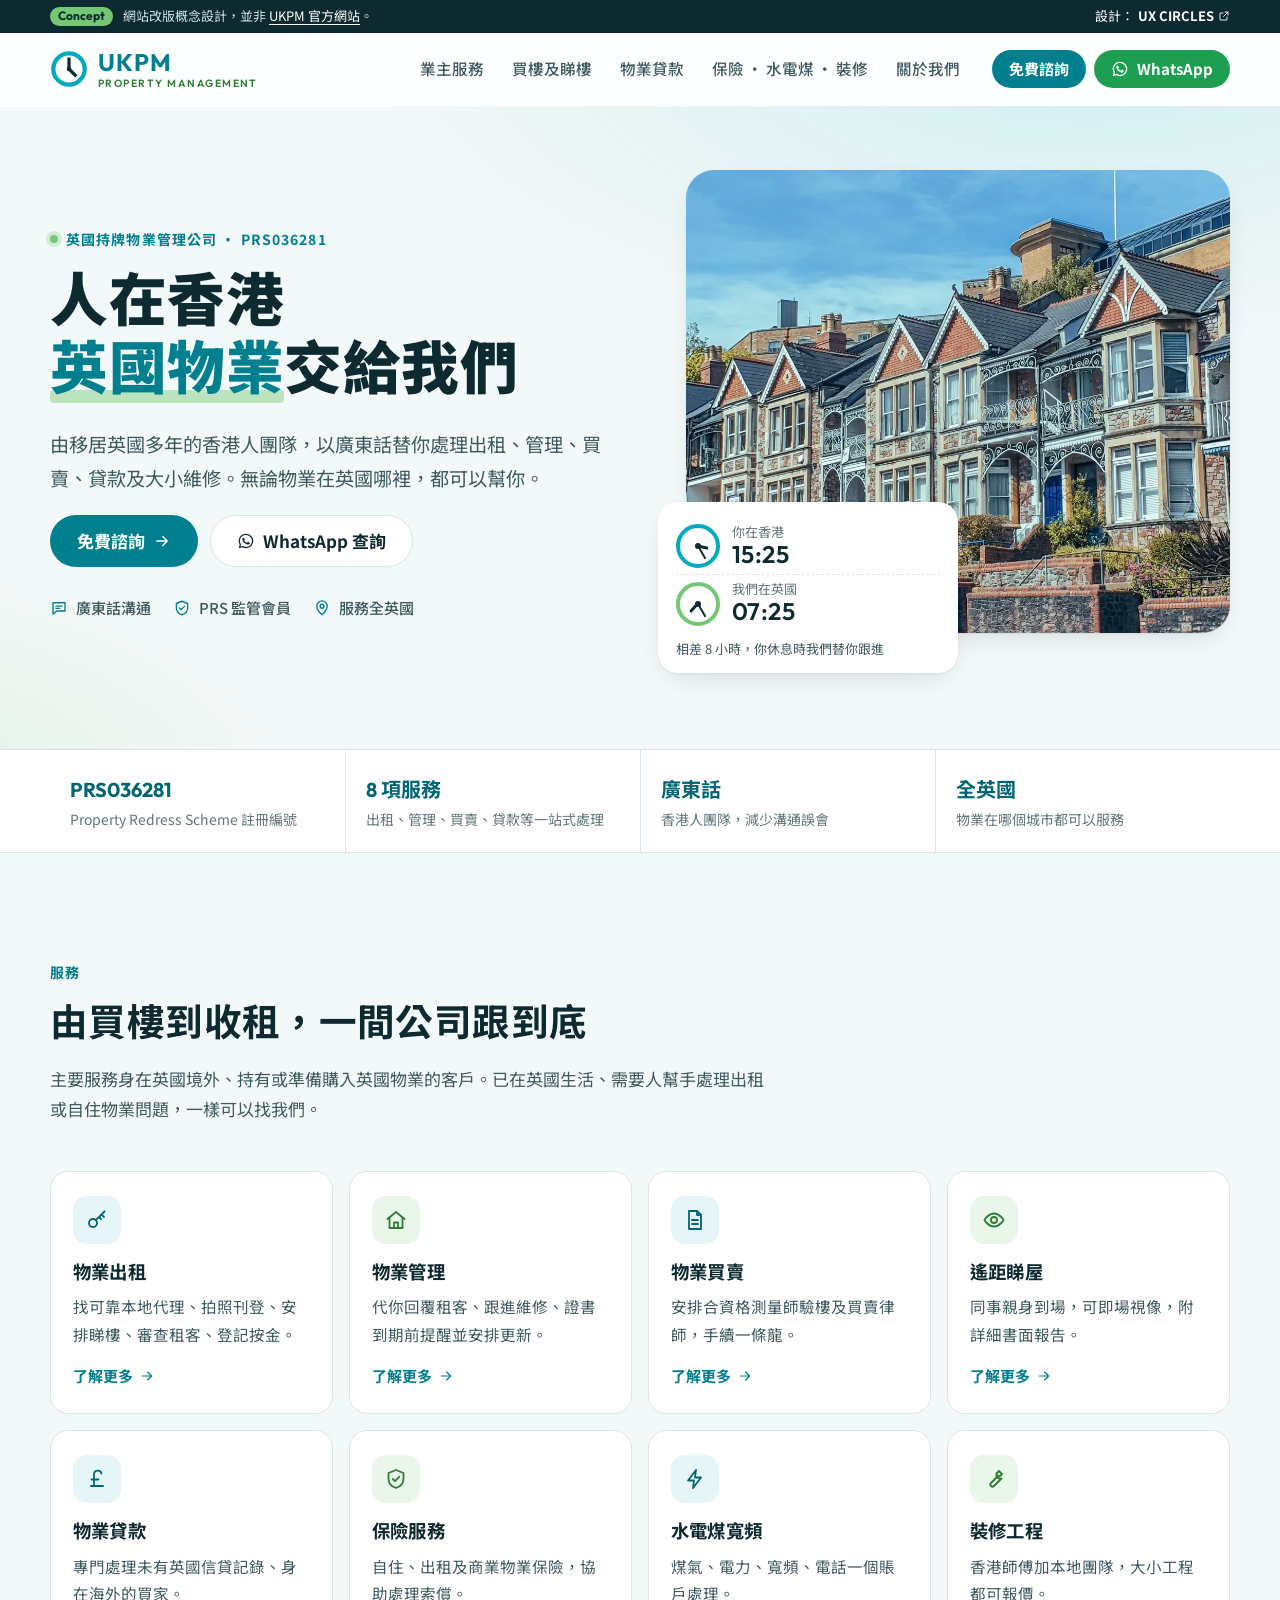
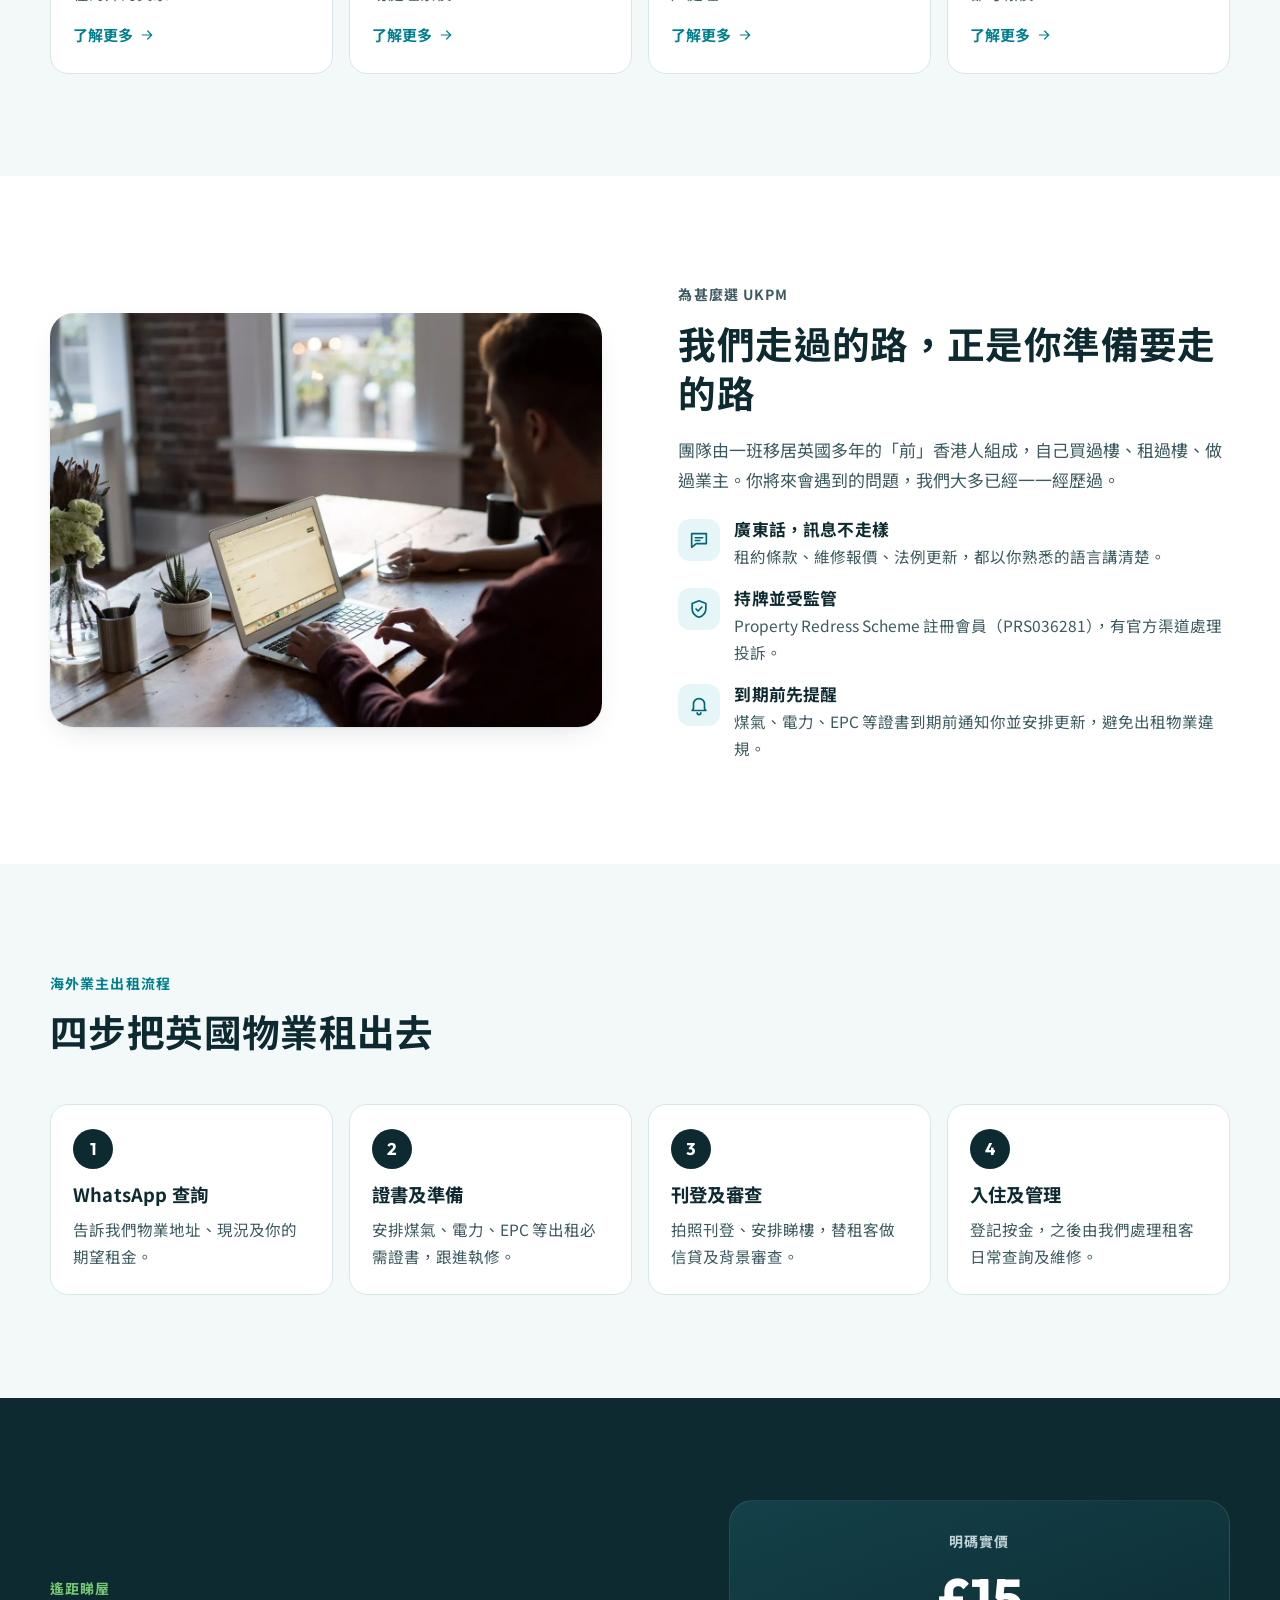
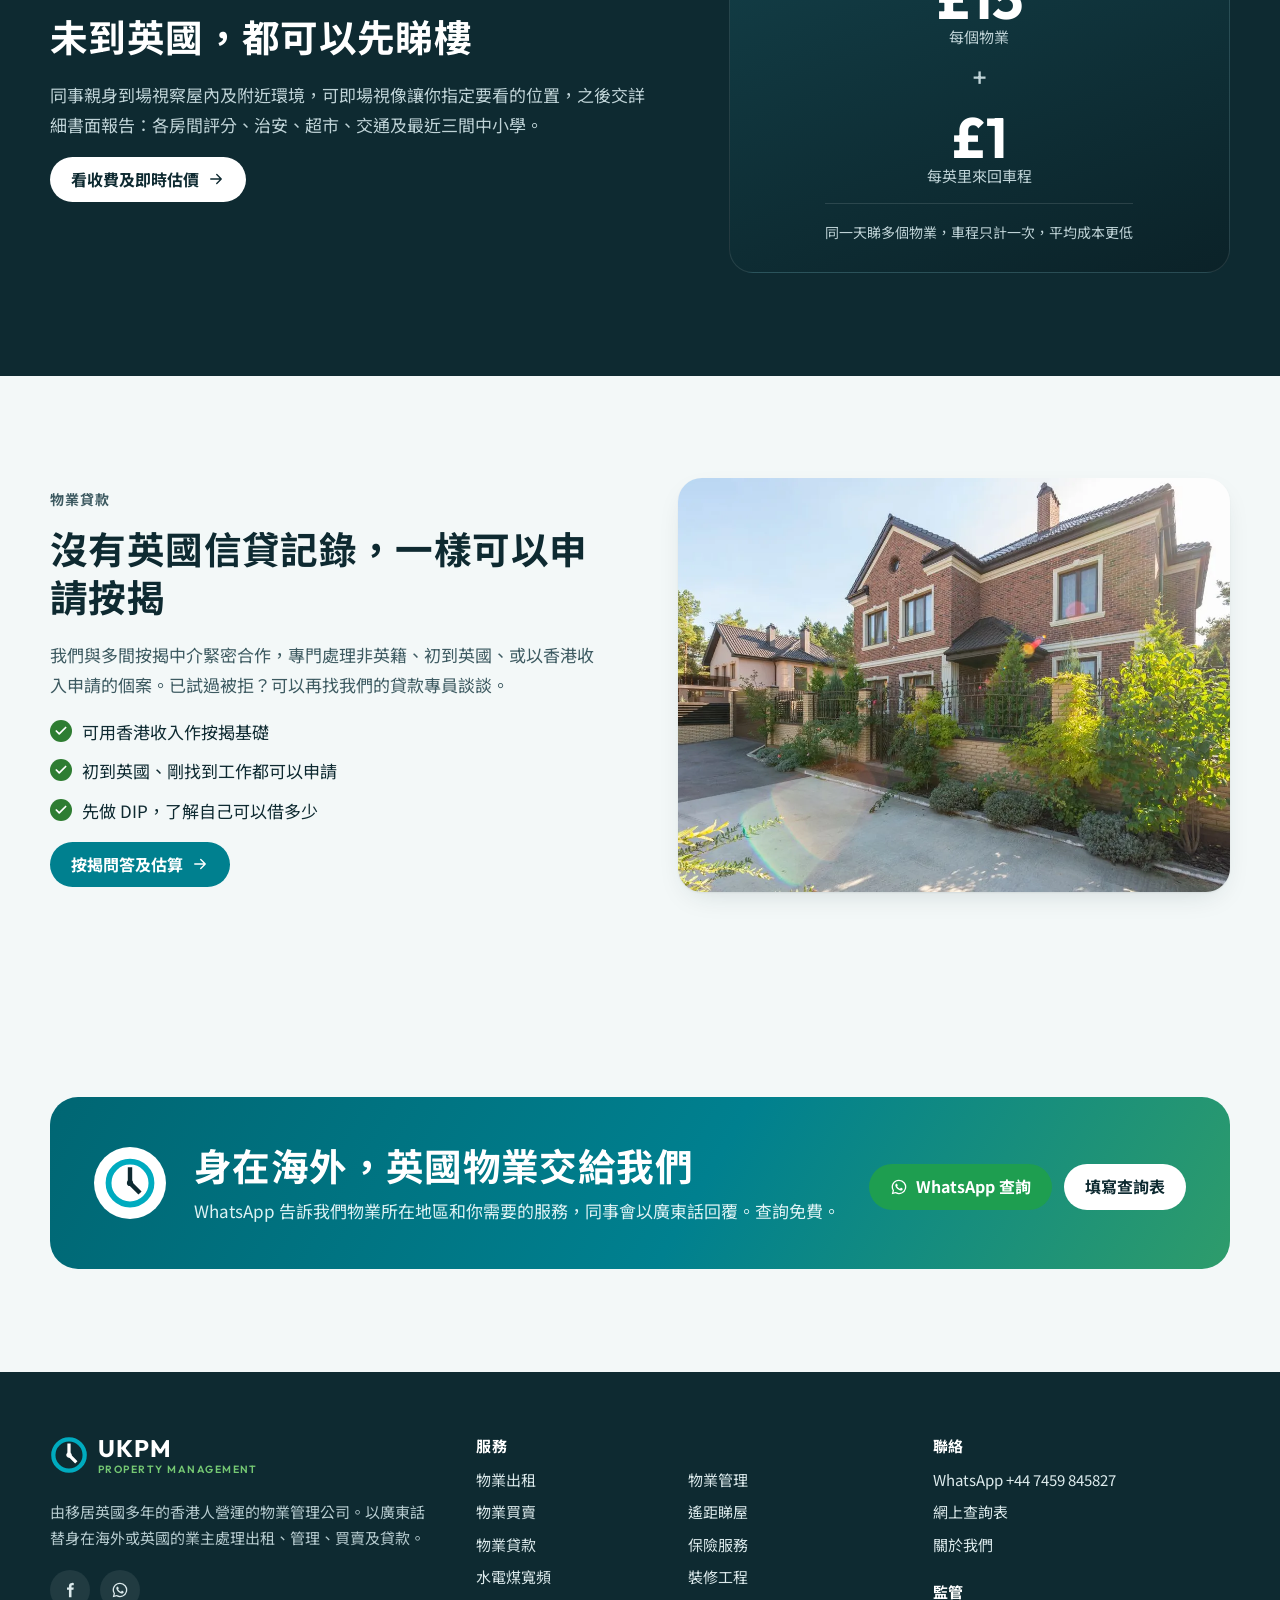
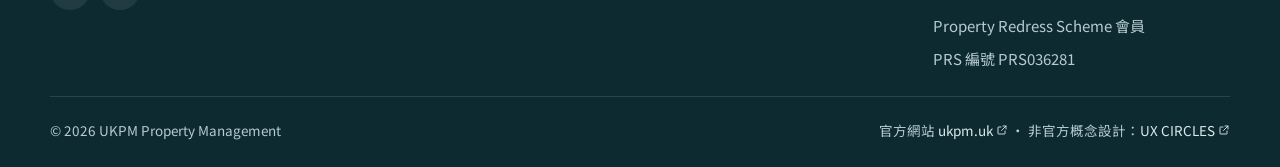
==== commit 3eb83b87: "Standardise the UX CIRCLES concept credit Concept bar reads "Designed by UX CIRCLES" (設計：/设计：UX CIRC" ====
--- a/index.html
+++ b/index.html
@@ -51,7 +51,7 @@
   <div class="concept-bar" role="note">
     <div class="wrap concept-inner">
       <p><span class="concept-tag">Concept</span><span class="concept-long">網站改版概念設計，並非 <a href="https://ukpm.uk/" target="_blank" rel="noopener">UKPM 官方網站</a>。</span></p>
-      <a href="https://ux-circles.com/web" target="_blank" rel="noopener">Designed by <strong>UX CIRCLES</strong> <svg class="icon" aria-hidden="true"><use href="#i-ext"/></svg></a>
+      <a href="https://ux-circles.com/professionals" target="_blank" rel="noopener">設計：<strong>UX CIRCLES</strong> <svg class="icon" aria-hidden="true"><use href="#i-ext"/></svg></a>
     </div>
   </div>
   <header class="site-header">
@@ -303,7 +303,7 @@
       </div>
       <div class="footer-bottom">
         <p>© <span data-year>2026</span> UKPM Property Management</p>
-        <p>官方網站 <a href="https://ukpm.uk/" target="_blank" rel="noopener">ukpm.uk <svg class="icon" aria-hidden="true"><use href="#i-ext"/></svg></a> · 改版概念設計 <a href="https://ux-circles.com/web" target="_blank" rel="noopener">UX CIRCLES <svg class="icon" aria-hidden="true"><use href="#i-ext"/></svg></a></p>
+        <p>官方網站 <a href="https://ukpm.uk/" target="_blank" rel="noopener">ukpm.uk <svg class="icon" aria-hidden="true"><use href="#i-ext"/></svg></a> · 非官方概念設計：<a href="https://ux-circles.com/professionals" target="_blank" rel="noopener">UX CIRCLES <svg class="icon" aria-hidden="true"><use href="#i-ext"/></svg></a></p>
       </div>
     </div>
   </footer>
